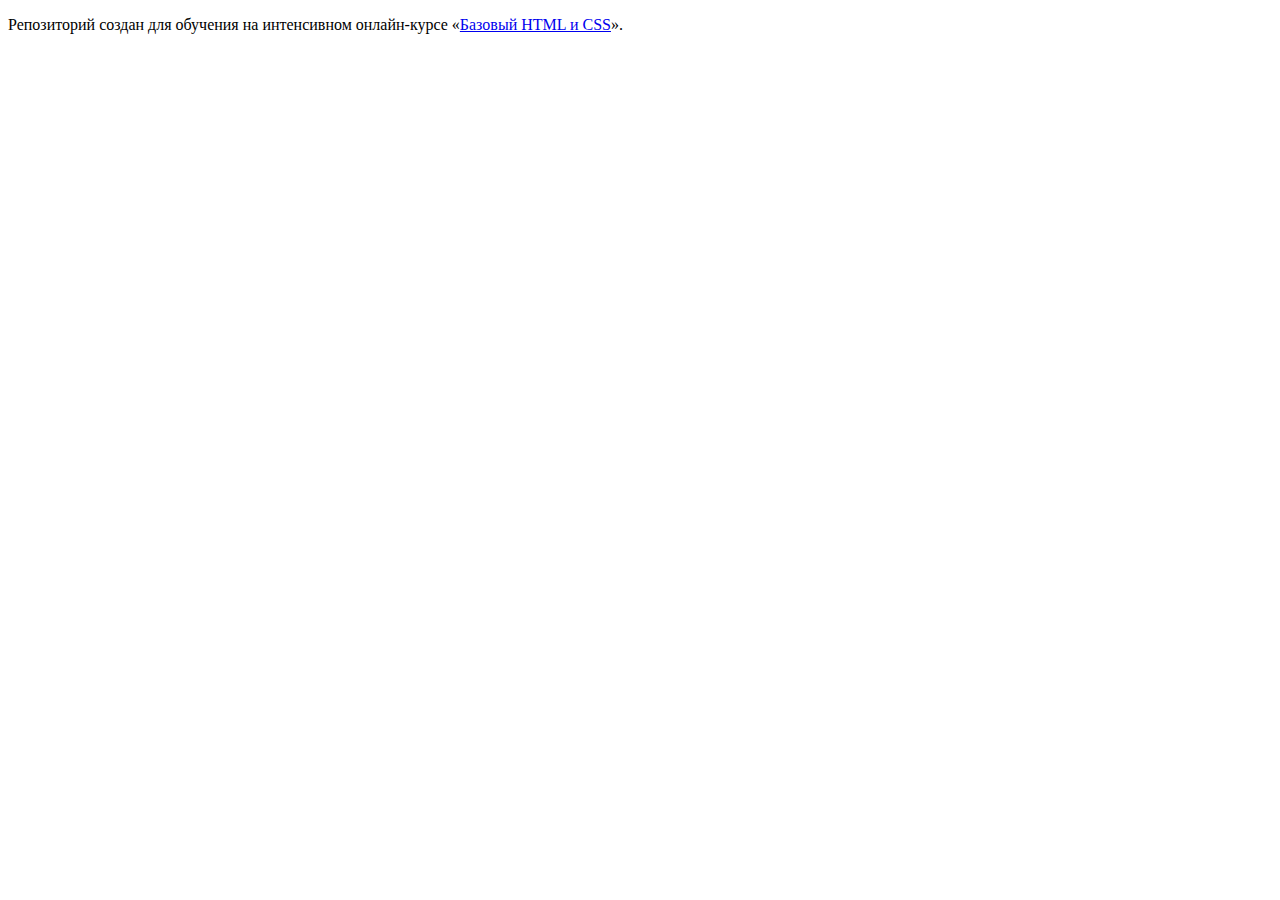
==== index.html @ 397234c1 ":hatching_chick:" ====
<!DOCTYPE html>
<html lang="ru">
  <head>
    <meta charset="utf-8">
    <title>HTML Academy: Девайс</title>
  </head>
  <body>

    <p>Репозиторий создан для обучения на интенсивном онлайн‑курсе «<a href="https://htmlacademy.ru/intensive/htmlcss">Базовый HTML и CSS</a>».</p>

  </body>
</html>
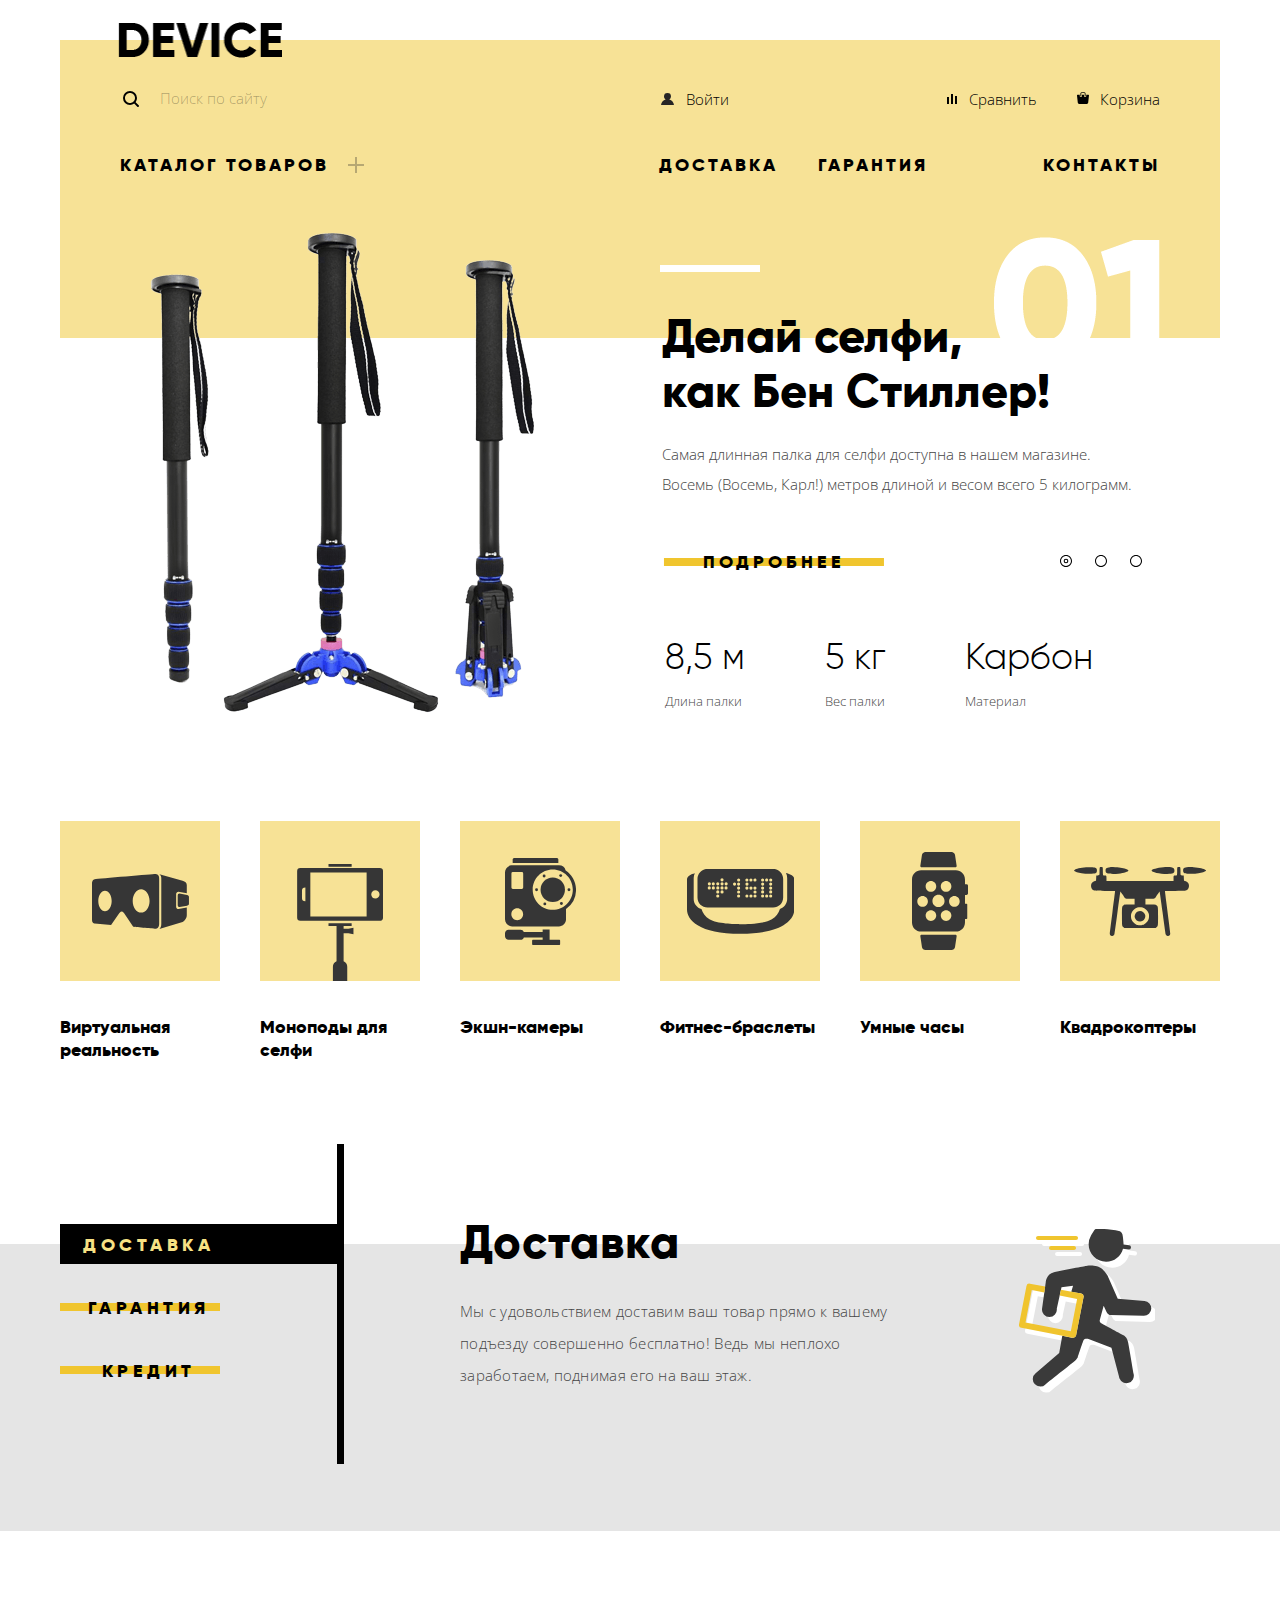
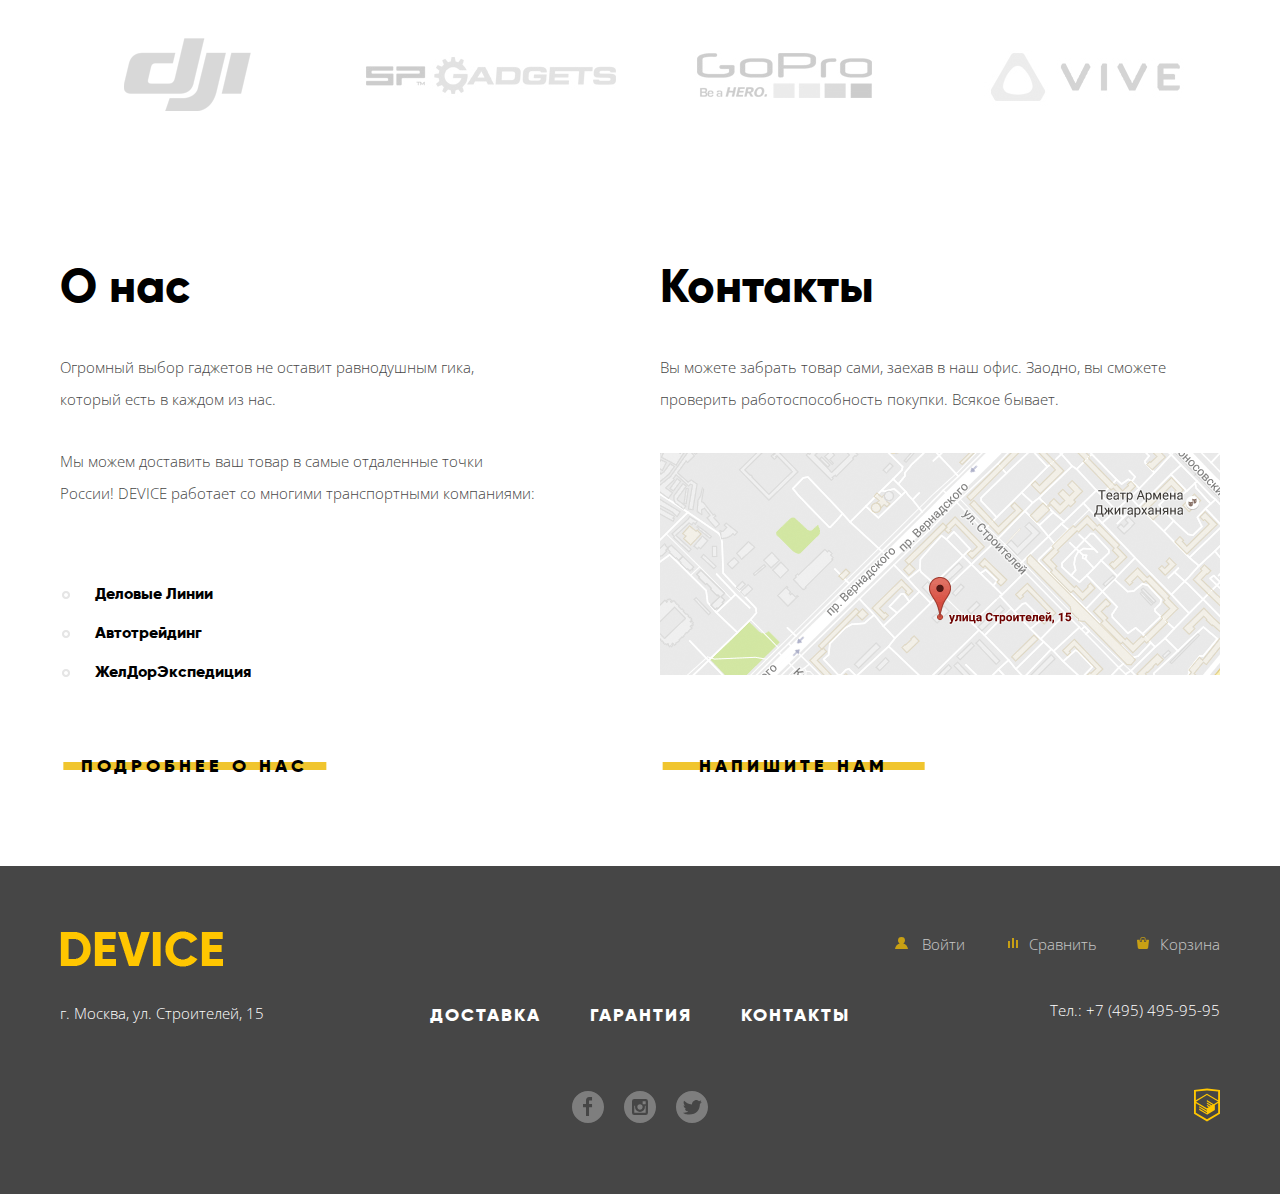
==== commit fc448540: "first try" ====
--- a/index.html
+++ b/index.html
@@ -3,10 +3,459 @@
   <head>
     <meta charset="utf-8">
     <title>HTML Academy: Девайс</title>
+    <link href="https://fonts.googleapis.com/css?family=Open+Sans:300,400,600,700,800" rel="stylesheet">
+    <link rel="stylesheet" href="fonts/gilroy/fonts.css">
+    <link rel="stylesheet" href="css/normalize.css">
+    <link rel="stylesheet" href="css/style.min.css">
   </head>
   <body>
-
-    <p>Репозиторий создан для обучения на интенсивном онлайн‑курсе «<a href="https://htmlacademy.ru/intensive/htmlcss">Базовый HTML и CSS</a>».</p>
-
+    <header class="main-header">
+      <div class="container">
+        <h1 class="visibility-hidden">Девайс - интернет-магазин электронной техники.</h1>
+        <div class="main-logo">
+          <a>
+            <img src="img/header-logo.png" alt="Логотип-девайс" width="164" height="36">
+          </a>
+        </div>
+        <div class="header-wrapper">
+          <div class="top-part">
+            <form class="search" action="index.html">
+              <p>
+                <input type="search" name="search" id="search-form" placeholder="Поиск по сайту">
+                <label class="visibility-hidden" for="search-form">Поиск</label>
+                <input class="search-result" type="submit" name="button" value="Найти">
+              </p>
+            </form>
+            <ul class="user-block">
+                <li>
+                  <ul class="login-block">
+                    <li>
+                      <a class="login" href="#">Войти</a>
+                    </li>
+                  </ul>
+                </li>
+              <li>
+                <a class="compare" href="#">Сравнить</a>
+              </li>
+              <li>
+                <a class="cart" href="#">Корзина</a>
+              </li>
+            </ul>
+          </div>
+
+          <nav class="main-navigation">
+            <ul class="navigation-list">
+              <li class="products-catalog">
+                <a class="plus" href="">Каталог товаров</a>
+                <ul class="main-catalog">
+                  <li>
+                    <a href="#">Виртуальная реальность</a>
+                  </li>
+                  <li>
+                    <a href="#">Фитнес-браслеты</a>
+                  </li>
+                  <li>
+                    <a href="#">Квадрокоптеры</a>
+                  </li>
+                  <li>
+                    <a href="catalog.html">Моноподы для селфи</a>
+                  </li>
+                  <li>
+                    <a href="#">Умные часы</a>
+                  </li>
+                  <li>
+                    <a href="#">Экшн-камеры</a>
+                  </li>
+                </ul>
+              </li>
+              <li>
+                <a href="#delivery">Доставка</a>
+              </li>
+              <li>
+                <a href="#guarantee">Гарантия</a>
+              </li>
+              <li>
+                <a href="#">Контакты</a>
+              </li>
+            </ul>
+          </nav>
+        </div>
+      </div>
+    </header>
+
+    <div class="container">
+        <input class="slide-toggle button-1" type="radio" id="btn-1" name="toggle1" checked>
+        <input class="slide-toggle button-2" type="radio" id="btn-2" name="toggle1">
+        <input class="slide-toggle button-3" type="radio" id="btn-3" name="toggle1">
+        <div class="toggle-position">
+          <label for="btn-1"></label>
+          <label for="btn-2"></label>
+          <label for="btn-3"></label>
+        </div>
+      <section class="sliders-block">
+        <section class="slide first-slider">
+          <div class="slider-img">
+            <img src="img/slider-1.png" alt="Монопод" width="384" height="486">
+          </div>
+          <div class="slider-info-block">
+            <h2>
+              Делай селфи,<br>
+              как Бен Стиллер!
+            </h2>
+            <p>
+              Самая длинная палка для селфи доступна в нашем магазине.
+              Восемь (Восемь, Карл!) метров длиной и весом всего 5 килограмм.
+            </p>
+            <a href="#">Подробнее</a>
+            <table>
+              <tr class="headline">
+                <td>8,5 м</td>
+                <td>5 кг</td>
+                <td>Карбон</td>
+              </tr>
+              <tr class="description">
+                <td>Длина палки</td>
+                <td>Вес палки</td>
+                <td>Материал</td>
+              </tr>
+            </table>
+          </div>
+        </section>
+        <section class="slide second-slider">
+          <div class="slider-img">
+            <img src="img/slider-2.png" alt="Фитнес-браслет" width="345" height="485">
+          </div>
+          <div class="slider-info-block">
+            <h2>
+              Худеем<br>
+              правильно!
+            </h2>
+            <p>
+              Мотивирующие фитнес-браслеты помогут найти в себе силы не пропускать занятия и соблюдать диету.
+            </p>
+            <a href="#">Подробнее</a>
+            <table>
+              <tr class="headline">
+                <td>48 часов</td>
+              </tr>
+              <tr class="description">
+                <td>Без подзарядки</td>
+              </tr>
+            </table>
+          </div>
+        </section>
+        <section class="slide third-slider">
+          <div class="slider-img">
+            <img src="img/slider-3.png" alt="Квадрокоптер" width="526" height="334">
+          </div>
+          <div class="slider-info-block">
+            <h2>
+              Порхает как бабочка, жалит как пчела!
+            </h2>
+            <p>
+              Этот обычный, на первый взгляд, квадрокоптер оснащен мощным лазером, замаскированным под стандартную камеру.
+            </p>
+            <a href="#">Подробнее</a>
+            <table>
+              <tr class="headline">
+                <td>800 м</td>
+                <td>50 м</td>
+              </tr>
+              <tr class="description">
+                <td>Дальность полета</td>
+                <td>Радиус поражения</td>
+              </tr>
+            </table>
+          </div>
+        </section>
+      </section>
+    </div>
+
+    <div class="container">
+      <section class="popular">
+        <ul>
+          <li>
+            <a href="#">
+              <p class="popular-img">
+                <svg xmlns="http://www.w3.org/2000/svg" width="97" height="55" viewBox="0 0 97 55">
+                  <g fill="#363636">
+                    <path d="M84.131 32.639V20.003c0-1.309 1.045-2.37 2.335-2.37l8.326 1.581V11.02c0-2.355-1.708-3.431-4.202-4.265L67.403.175c1.616 1.391 1.889 2.04 1.889 4.396V49.78c0 2.356-.45 4.066-1.967 5.21l23.265-7.065c2.401-.833 4.202-4.216 4.202-6.572V33.44l-8.326 1.567c-1.29.002-2.335-1.06-2.335-2.368z"/>
+                    <path d="M95.129 20.979l-7.598-1.444c-1.008 0-1.824.829-1.824 1.851v9.868c0 1.023.816 1.852 1.824 1.852l7.598-1.431c1.154-.419 1.824-.829 1.824-1.852V22.83c0-1.022-.766-1.507-1.824-1.851zM67.17 4.483c0-5.08-4.232-4.459-4.232-4.459S5.832 4.738 2.838 5.145.001 9.532.001 9.532L0 45.812c0 3.743 2.599 3.753 2.599 3.753l16.477 1.403L27.212 39.3s1.109-1.828 2.505-1.828c1.397 0 2.432 1.861 2.432 1.861l9.061 13.521s18.895 1.909 22.521 1.909c3.626-.001 3.439-5.024 3.439-5.024V4.483zM12.982 37.192c-3.698 0-6.696-4.601-6.696-10.275s2.998-10.275 6.696-10.275c3.698 0 6.696 4.601 6.696 10.275s-2.998 10.275-6.696 10.275zm36.158 1.426c-4.662 0-8.441-5.239-8.441-11.701 0-6.463 3.78-11.702 8.441-11.702 4.662 0 8.442 5.239 8.442 11.702 0 6.462-3.78 11.701-8.442 11.701z"/>
+                  </g>
+                </svg>
+              </p>
+              <span>Виртуальная реальность</span>
+            </a>
+          </li>
+          <li>
+            <a href="catalog.html">
+              <p class="popular-img">
+                <svg xmlns="http://www.w3.org/2000/svg" width="86" height="117" viewBox="0 0 86 117">
+                  <g fill="#363636">
+                    <path d="M82.821 4.011H3.33A3.188 3.188 0 0 0 .142 7.199v46.413a3.187 3.187 0 0 0 3.188 3.189h79.492a3.188 3.188 0 0 0 3.189-3.189V7.199a3.189 3.189 0 0 0-3.19-3.188zM8.392 37.236h-.226a3.19 3.19 0 0 1-3.189-3.189v-7.283a3.188 3.188 0 0 1 3.189-3.188h.226v13.66zm61.231 15.172H13.341V8.402h56.282v44.006zM78.4 34.552c-2.289 0-4.146-1.855-4.146-4.147s1.856-4.147 4.146-4.147a4.146 4.146 0 1 1 0 8.294zM31.497 0h23.157v2.758H31.497zM46.608 64.861v-2.973h8.046V59.13H31.498v2.758h8.045v35.246a6.068 6.068 0 0 0-3.635 5.559V117h14.335v-14.307a6.062 6.062 0 0 0-3.636-5.557v-27.99h4.796l5.051 1.213v-6.711l-5.051 1.213h-4.795z"/>
+                  </g>
+                </svg>
+              </p>
+              <span>Моноподы для селфи</span>
+            </a>
+          </li>
+          <li>
+            <a href="#">
+              <p class="popular-img">
+                <svg xmlns="http://www.w3.org/2000/svg" width="71" height="87" viewBox="0 0 71 87">
+                  <g fill="#363636">
+                    <path d="M53.349 1.49c0-.736-.578-1.49-1.311-1.49H9.053C8.32 0 7.672.754 7.672 1.49v3.522h45.676V1.49zM54.202 81.809h-9.597V71.426h-6.958v2.507H18.774c-.537-1.254-1.757-2.148-3.181-2.148H3.559C1.642 71.784 0 73.387 0 75.311v3.018c0 1.924 1.642 3.48 3.559 3.48h12.035c1.511 0 2.792-.896 3.269-2.326h18.785v2.326H28.13c-.533 0-1.01.437-1.01.972v3.172c0 .535.478 1.048 1.01 1.048h26.072c.533 0 .93-.513.93-1.048V82.78c0-.535-.397-.971-.93-.971zM60.666 12.39a7.037 7.037 0 0 0-6.771-5.05H7.148C3.25 7.34 0 10.449 0 14.361v46.9c0 3.912 3.25 7.121 7.148 7.121h46.747c3.898 0 7.126-3.209 7.126-7.121V50.915a23.228 23.228 0 0 0 10.001-19.164c-.001-8.079-4.132-15.181-10.356-19.361zM12.238 62.151c-3.259 0-5.901-2.65-5.901-5.921 0-3.27 2.642-5.922 5.901-5.922s5.902 2.652 5.902 5.922c0 3.271-2.643 5.921-5.902 5.921zm5.961-32.605a1.42 1.42 0 0 1-1.418 1.422h-8.94a1.42 1.42 0 0 1-1.418-1.422v-14.16a1.42 1.42 0 0 1 1.418-1.423h8.939a1.42 1.42 0 0 1 1.418 1.423v14.16zm29.563 22.312c-11.076 0-20.057-9.01-20.057-20.123s8.98-20.124 20.057-20.124c11.077 0 20.058 9.01 20.058 20.124s-8.981 20.123-20.058 20.123z"/>
+                    <ellipse cx="47.762" cy="31.735" rx="12.188" ry="12.229"/>
+                    <circle cx="31.562" cy="31.736" r="1.435"/>
+                    <circle cx="63.963" cy="31.736" r="1.435"/>
+                    <circle cx="39.109" cy="17.994" r="1.435"/>
+                    <ellipse cx="56.415" cy="45.476" rx="1.43" ry="1.436"/>
+                    <circle cx="55.697" cy="17.565" r="1.435"/>
+                    <circle cx="39.828" cy="45.906" r="1.435"/>
+                  </g>
+                </svg>
+              </p>
+              <span>Экшн-камеры</span>
+            </a>
+          </li>
+          <li>
+            <a href="#">
+              <p class="popular-img">
+                <svg xmlns="http://www.w3.org/2000/svg" width="107" height="65" viewBox="0 0 107 65">
+                  <g fill="#363636">
+                    <path d="M98.967 4.074c.752 1.441 1.209 3.08 1.209 4.818v21.102c0 4.616-3.092 8.527-7.246 9.9-1.325 3.987-3.778 7.854-8.051 10.432-8.676 5.231-31.124 4.837-31.198 4.837-.078 0-22.513.395-31.189-4.837-4.216-2.545-6.708-6.347-8.042-10.279-4.418-1.209-7.756-5.251-7.756-10.053V8.893c0-1.688.427-3.282 1.139-4.693C4.17 5.109 0 6.918 0 10.434v29.983C0 50.668 11.839 64.85 53.657 64.85c41.82 0 53.657-14.182 53.657-24.433V10.434c-.001-3.684-4.576-5.494-8.347-6.36z"/>
+                    <path d="M20.561 38.459h65.523c5.564 0 10.074-4.513 10.074-10.077V9.935c0-5.563-4.51-10.075-10.074-10.075H20.561c-5.564 0-10.075 4.511-10.075 10.075v18.447c0 5.564 4.511 10.077 10.075 10.077zM83.695 9.468a1.57 1.57 0 1 1 0 3.139 1.57 1.57 0 0 1 0-3.139zm0 4.039a1.569 1.569 0 1 1 0 3.138 1.569 1.569 0 0 1 0-3.138zm0 4.039a1.568 1.568 0 1 1 .001 3.137 1.568 1.568 0 0 1-.001-3.137zm0 3.827a1.57 1.57 0 1 1-.001 3.14 1.57 1.57 0 0 1 .001-3.14zm0 4.039a1.568 1.568 0 1 1 .001 3.137 1.568 1.568 0 0 1-.001-3.137zM79.656 9.468c.867 0 1.568.703 1.568 1.57a1.568 1.568 0 1 1-3.136 0c0-.868.703-1.57 1.568-1.57zm0 15.944a1.568 1.568 0 1 1 0 3.135 1.568 1.568 0 0 1 0-3.135zM75.619 9.468a1.57 1.57 0 1 1-.003 3.14 1.57 1.57 0 0 1 .003-3.14zm0 4.039a1.57 1.57 0 1 1-.003 3.139 1.57 1.57 0 0 1 .003-3.139zm0 4.039a1.569 1.569 0 1 1-.002 3.138 1.569 1.569 0 0 1 .002-3.138zm0 3.827a1.568 1.568 0 1 1 0 3.138 1.568 1.568 0 0 1 0-3.138zm0 4.039a1.569 1.569 0 1 1-.002 3.138 1.569 1.569 0 0 1 .002-3.138zM67.965 9.468c.867 0 1.568.703 1.568 1.57a1.568 1.568 0 1 1-3.136 0 1.568 1.568 0 0 1 1.568-1.57zm0 8.078a1.568 1.568 0 1 1-1.568 1.569 1.568 1.568 0 0 1 1.568-1.569zm0 3.881a1.569 1.569 0 1 1-.002 3.136 1.569 1.569 0 0 1 .002-3.136zm0 3.985a1.568 1.568 0 1 1 0 3.135 1.568 1.568 0 0 1 0-3.135zM63.926 9.468a1.57 1.57 0 1 1 0 3.14 1.57 1.57 0 0 1 0-3.14zm0 8.078a1.57 1.57 0 1 1 .001 3.139 1.57 1.57 0 0 1-.001-3.139zm0 7.866a1.57 1.57 0 1 1 .001 3.139 1.57 1.57 0 0 1-.001-3.139zM59.888 9.468a1.57 1.57 0 0 1 0 3.139 1.568 1.568 0 0 1-1.568-1.569 1.567 1.567 0 0 1 1.568-1.57zm0 4.039a1.57 1.57 0 1 1-.001 3.135 1.57 1.57 0 0 1 .001-3.135zm0 4.039a1.57 1.57 0 1 1-.001 3.14 1.57 1.57 0 0 1 .001-3.14zm0 7.866a1.57 1.57 0 0 1 0 3.137 1.569 1.569 0 0 1 0-3.137zm-8.29-15.944a1.57 1.57 0 1 1 0 3.139 1.57 1.57 0 0 1 0-3.139zm0 4.039a1.569 1.569 0 1 1 0 3.138 1.569 1.569 0 0 1 0-3.138zm0 4.039a1.568 1.568 0 1 1 .001 3.137 1.568 1.568 0 0 1-.001-3.137zm0 3.881a1.568 1.568 0 1 1 0 3.137 1.569 1.569 0 0 1 0-3.137zm0 3.985a1.568 1.568 0 1 1 .001 3.137 1.568 1.568 0 0 1-.001-3.137zm-4.039-11.905a1.568 1.568 0 1 1 0 3.136 1.568 1.568 0 0 1 0-3.136zm-8.502-.212a1.57 1.57 0 1 1-.001 3.135 1.57 1.57 0 0 1 .001-3.135zm0 4.038a1.57 1.57 0 1 1-.003 3.141 1.57 1.57 0 0 1 .003-3.141zm-4.039-8.078a1.57 1.57 0 1 1-.003 3.14 1.57 1.57 0 0 1 .003-3.14zm0 4.04a1.57 1.57 0 1 1-.003 3.139 1.57 1.57 0 0 1 .003-3.139zm0 4.038a1.57 1.57 0 1 1-.003 3.14 1.57 1.57 0 0 1 .003-3.14zm0 4.04a1.569 1.569 0 1 1-.001 3.137 1.569 1.569 0 0 1 .001-3.137zm-4.254-8.078a1.569 1.569 0 1 1 0 3.138 1.569 1.569 0 0 1 0-3.138zm0 4.038a1.57 1.57 0 1 1 0 3.139 1.57 1.57 0 0 1 0-3.139zm0 4.04a1.57 1.57 0 1 1-.001 3.14 1.57 1.57 0 0 1 .001-3.14zm0 4.039a1.568 1.568 0 1 1 .001 3.137 1.568 1.568 0 0 1-.001-3.137zM26.3 9.255a1.57 1.57 0 1 1 0 0zm0 4.04a1.57 1.57 0 0 1 1.571 1.568 1.57 1.57 0 0 1-3.14 0 1.57 1.57 0 0 1 1.569-1.568zm0 4.038a1.571 1.571 0 1 1 0 3.14 1.571 1.571 0 0 1 0-3.14zm0 4.04a1.57 1.57 0 1 1 0 0zm-4.037-8.078a1.57 1.57 0 1 1-.001 3.135 1.57 1.57 0 0 1 .001-3.135zm0 4.038a1.57 1.57 0 0 1 0 3.14 1.57 1.57 0 0 1 0-3.14z"/>
+                  </g>
+                </svg>
+              </p>
+              <span>Фитнес-браслеты</span>
+            </a>
+          </li>
+          <li>
+            <a href="#">
+              <p class="popular-img">
+                <svg xmlns="http://www.w3.org/2000/svg" width="56" height="98" viewBox="0 0 56 98">
+                  <g fill="#363636">
+                    <path d="M54.494 32.197h-1.515v-4.64c0-5.052-4.087-9.186-9.082-9.186H9.082C4.086 18.372 0 22.505 0 27.557v42.868c0 5.052 4.087 9.185 9.083 9.185h34.815c4.995 0 9.082-4.133 9.082-9.185V67.01h1.515a.764.764 0 0 0 .757-.764V52.467a.765.765 0 0 0-.757-.766H52.98v-8.788h1.515c.832 0 1.514-.688 1.514-1.531v-7.654a1.529 1.529 0 0 0-1.515-1.531zm-20.412-3.109c2.926 0 5.299 2.398 5.299 5.358s-2.373 5.358-5.299 5.358-5.298-2.398-5.298-5.358 2.372-5.358 5.298-5.358zm-15.137 0c2.925 0 5.298 2.398 5.298 5.358s-2.373 5.358-5.298 5.358c-2.926 0-5.298-2.398-5.298-5.358s2.372-5.358 5.298-5.358zM5.297 49.397c0-2.959 2.371-5.358 5.298-5.358 2.926 0 5.298 2.399 5.298 5.358 0 2.959-2.373 5.358-5.298 5.358-2.927.001-5.298-2.399-5.298-5.358zm13.648 19.497c-2.926 0-5.298-2.398-5.298-5.358s2.372-5.358 5.298-5.358c2.925 0 5.298 2.398 5.298 5.358s-2.373 5.358-5.298 5.358zm1.49-19.903c0-3.382 2.711-6.124 6.055-6.124s6.055 2.742 6.055 6.124-2.711 6.124-6.055 6.124c-3.344-.001-6.055-2.742-6.055-6.124zm13.647 19.903c-2.926 0-5.298-2.398-5.298-5.358s2.372-5.358 5.298-5.358 5.299 2.398 5.299 5.358-2.373 5.358-5.299 5.358zm8.302-14.138c-2.927 0-5.298-2.399-5.298-5.358 0-2.959 2.371-5.358 5.298-5.358 2.926 0 5.298 2.399 5.298 5.358 0 2.958-2.372 5.358-5.298 5.358zM9.646 15.31h33.687c.843 0 1.432-.681 1.306-1.514L43.023 3.028l-.002-.002C42.771 1.362 41.189 0 39.506 0H13.474c-1.686 0-3.268 1.362-3.517 3.028L8.342 13.795c-.125.833.461 1.515 1.304 1.515zM43.333 82.671H9.646c-.843 0-1.429.683-1.304 1.516l1.615 10.767c.25 1.666 1.832 3.028 3.516 3.028h26.032c1.684 0 3.266-1.362 3.517-3.026v-.002l1.615-10.767c.128-.833-.461-1.516-1.304-1.516z"/>
+                  </g>
+                </svg>
+              </p>
+              <span>Умные часы</span>
+            </a>
+          </li>
+          <li>
+            <a href="#">
+              <p class="popular-img">
+                <svg xmlns="http://www.w3.org/2000/svg" width="132" height="69" viewBox="0 0 132 69">
+                  <g fill="#363636">
+                    <path d="M12.052.258C6.507.745 1.838 1.85.575 2.93c-.722.616-.722.616-.232 1.156.644.72 3.713 1.645 7.247 2.237 3.998.668 12.51.693 13.724.051 1.211-.668 1.624-1.414 1.624-2.981 0-1.619-.62-2.416-2.218-2.853C19.274.154 14.94 0 12.052.258zM25.774.488c-.129.283-.258 2.108-.258 4.112 0 4.061.155 3.778-2.192 3.933l-1.03.077-.13 2.545-.129 2.544-1.186.283c-2.58.668-4 2.595-3.792 5.294.128 1.927 1.03 3.341 2.579 4.087 1.109.513 1.47.538 11.246.538 5.545 0 10.137.079 10.188.18.051.13-1.11 9.408-2.58 20.64-1.444 11.23-2.682 20.997-2.708 21.666-.051 1.617.826 2.62 2.348 2.62 1.237 0 2.012-.64 2.321-1.9.13-.514 1.496-10.334 3.018-21.822 1.522-11.463 2.863-20.869 2.94-20.869.104 0 1.084 1.413 2.193 3.136 2.94 4.626 2.399 4.317 7.635 4.317h4.359v5.63l-5.133.077c-4.72.077-5.21.127-5.881.615-1.573 1.157-1.625 1.415-1.625 10.977 0 9.534.026 9.792 1.522 11.05l.851.695H81.695l.851-.696c1.496-1.257 1.52-1.515 1.52-11.05 0-9.56-.05-9.819-1.622-10.976-.671-.488-1.161-.538-5.882-.615l-5.132-.077v-5.63h4.36c5.234 0 4.693.309 7.633-4.317 1.11-1.723 2.09-3.136 2.194-3.136.076 0 1.418 9.406 2.94 20.869 1.522 11.488 2.889 21.308 3.018 21.821.31 1.26 1.082 1.902 2.321 1.902 1.521 0 2.4-1.004 2.347-2.621-.026-.67-1.264-10.436-2.71-21.666-1.468-11.232-2.63-20.51-2.577-20.64.05-.101 4.641-.18 10.19-.18 9.774 0 10.135-.025 11.243-.538 1.548-.746 2.45-2.16 2.58-4.087.206-2.699-1.212-4.626-3.792-5.294l-1.187-.283-.127-2.544-.13-2.545-1.031-.077c-2.347-.155-2.194.128-2.194-3.933 0-2.004-.128-3.829-.257-4.112-.206-.36-.543-.488-1.367-.488-.619 0-1.238.128-1.42.309-.206.205-.31 1.465-.31 3.932 0 2.467-.102 3.727-.309 3.932-.18.18-.901.308-1.65.308-1.625 0-1.65.052-1.65 3.11v2.287H32.48v-2.287c0-3.058-.024-3.11-1.65-3.11-.748 0-1.47-.129-1.65-.308-.207-.205-.31-1.465-.31-3.932 0-2.467-.103-3.727-.31-3.932-.18-.18-.8-.309-1.418-.309-.825 0-1.16.128-1.368.488zm42.843 40.12c2.889.899 5.392 3.393 6.166 6.168.439 1.543.31 4.216-.284 5.784-.696 1.875-2.685 4.01-4.565 4.935-1.29.642-1.754.719-3.921.719s-2.631-.077-3.92-.719c-1.885-.926-3.87-3.06-4.567-4.935-.592-1.568-.722-4.24-.283-5.784.748-2.723 3.25-5.27 6.061-6.168 2.012-.642 3.3-.642 5.313 0z"/><path d="M63.794 44.438c-2.037.925-3.507 3.649-3.069 5.73.774 3.677 4.823 5.553 7.996 3.702 1.985-1.158 2.99-3.547 2.45-5.783-.568-2.39-2.734-4.138-5.158-4.138-.646 0-1.626.232-2.22.489zM36.092.154c-3.92.668-4.513 1.131-4.513 3.444 0 1.825.463 2.416 2.268 2.956 1.55.462 7.172.514 10.5.128 6.86-.822 11.321-2.544 9.698-3.752-1.265-.9-4.902-1.876-9.054-2.39-2.475-.308-7.996-.54-8.9-.386zM89.484.258C83.165.848 77.62 2.339 77.62 3.444c0 1.722 7.84 3.47 15.63 3.495 5.804 0 7.196-.642 7.196-3.34 0-1.825-.619-2.622-2.373-3.085C96.423.103 92.398 0 89.484.258zM112.776.283c-1.78.231-3.018.77-3.43 1.491-.387.77-.31 2.904.154 3.572.928 1.31 1.652 1.465 7.068 1.465 3.661 0 5.802-.129 7.867-.488 3.534-.592 6.603-1.517 7.248-2.237.49-.54.49-.54-.233-1.156-1.34-1.13-5.958-2.185-11.916-2.672-3.481-.283-4.488-.283-6.758.025z"/>
+                  </g>
+                </svg>
+              </p>
+              <span>Квадрокоптеры</span>
+            </a>
+          </li>
+        </ul>
+      </section>
+    </div>
+
+    <div class="services-wrapper">
+      <div class="container">
+        <input class="service-toggle toggle-1" type="radio" id="tgg-1" name="toggle2" checked>
+        <input class="service-toggle toggle-2" type="radio" id="tgg-2" name="toggle2">
+        <input class="service-toggle toggle-3" type="radio" id="tgg-3" name="toggle2">
+
+        <div class="services-controls">
+          <label class="toggle1-name" for="tgg-1">Доставка</label>
+          <label class="toggle2-name" for="tgg-2">Гарантия</label>
+          <label class="toggle3-name" for="tgg-3">Кредит</label>
+        </div>
+
+        <section class="services-block">
+          <section class="delivery-block slide-info">
+            <h2 id="delivery">Доставка</h2>
+            <p>
+              Мы с удовольствием доставим ваш товар прямо к вашему подъезду совершенно бесплатно! Ведь мы неплохо заработаем, поднимая его на ваш этаж.
+            </p>
+          </section>
+          <section class="guarantee-block slide-info">
+            <h2 id="guarantee">Гарантия</h2>
+            <p>
+              Если из-за возгорания купленного у нас товара у вас сгорит дом — не переживайте, мы выдадим вам новый.<br>
+              Товар, не дом, конечно же.
+            </p>
+          </section>
+          <section class="credit-block slide-info">
+            <h2 id="credit">Кредит</h2>
+            <p>
+              Залезть в долговую яму стало проще! Кредитные консультанты подберут для вас наиболее выгодные условия кредита. Выгодные для нашего банка, разумеется.
+            </p>
+          </section>
+        </section>
+      </div>
+    </div>
+
+    <div class="container">
+      <article class="logotypes">
+        <a class="logotype-link logo-1" href="#">
+          <img src="img/logo-1.png" alt="dji" width="260" height="100">
+        </a>
+        <a class="logotype-link logo-2" href="#">
+          <img src="img/logo-2.png" alt="sp gadgets" width="260" height="100">
+        </a>
+        <a class="logotype-link logo-3" href="#">
+          <img src="img/logo-3.png" alt="GoPro" width="260" height="100">
+        </a>
+        <a class="logotype-link logo-4" href="#">
+          <img src="img/logo-4.png" alt="vive" width="260" height="100">
+        </a>
+      </article>
+    </div>
+
+    <div class="container">
+      <section class="information-block">
+        <section class="about-block">
+          <h2>О нас</h2>
+          <p>
+            Огромный выбор гаджетов не оставит равнодушным гика, который есть в каждом из нас.
+          </p>
+          <p>
+            Мы можем доставить ваш товар в самые отдаленные точки России! DEVICE работает со многими транспортными компаниями:
+          </p>
+          <ul>
+            <li>Деловые Линии</li>
+            <li>Автотрейдинг</li>
+            <li>ЖелДорЭкспедиция</li>
+          </ul>
+          <a href="#">Подробнее о нас</a>
+        </section>
+        <section class="contact-block">
+          <h2>Контакты</h2>
+          <p>
+            Вы можете забрать товар сами, заехав в наш офис. Заодно, вы сможете проверить работоспособность покупки. Всякое бывает.
+          </p>
+          <div class="map-block">
+            <img src="img/map.png" alt="Карта" width="560" height="222">
+          </div>
+          <a href="#" id="about-us">Напишите нам</a>
+        </section>
+      </section>
+    </div>
+
+    <div class="footer-wrapper">
+      <div class="container">
+        <footer class="main-footer">
+          <section class="first-column">
+            <div class="footer-logo">
+              <a href="#">
+                <img src="img/footer-logo.png" alt="Логотип-девайс" width="163" height="36">
+              </a>
+            </div>
+            <p>
+              г. Москва, ул. Строителей, 15
+            </p>
+          </section>
+          <section class="second-column">
+            <div class="footer-navigation">
+              <ul>
+                <li>
+                  <a href="#delivery">Доставка</a>
+                </li>
+                <li>
+                  <a href="#guarantee">Гарантия</a>
+                </li>
+                <li>
+                  <a href="#">Контакты</a>
+                </li>
+              </ul>
+            </div>
+
+            <div class="social-block">
+              <ul>
+                <li>
+                  <a href="#">
+                    <span class="visibility-hidden">Фейсбук</span>
+                    <svg xmlns="http://www.w3.org/2000/svg" width="32" height="32" viewBox="0 0 32 32">
+                      <path fill="#FFF" d="M16 0C7.164 0 0 7.163 0 16s7.164 16 16 16c8.837 0 16-7.164 16-16S24.837 0 16 0zm4.062 9.455h-3.021v3.444h3.021v3.445h-3.021v8.61H14.02v-8.61H11v-3.445h3.021V9.455c0-1.902 1.353-3.445 3.021-3.445h3.021v3.445z"/>
+                    </svg>
+                  </a>
+                </li>
+                <li>
+                  <a href="#">
+                    <span class="visibility-hidden">Инстаграм</span>
+                    <svg xmlns="http://www.w3.org/2000/svg" width="32" height="32" viewBox="0 0 32 32">
+                      <g fill="#FFF">
+                        <path d="M20.916 16a4.938 4.938 0 1 1-9.877 0c0-.394.051-.773.138-1.14h-.897v6.838h11.396V14.86h-.897c.086.367.137.746.137 1.14z"/><path d="M15.978 18.659c1.466 0 2.659-1.193 2.659-2.659s-1.193-2.659-2.659-2.659c-1.466 0-2.659 1.193-2.659 2.659s1.192 2.659 2.659 2.659zM18.637 10.302h3.039v3.039h-3.039z"/><path d="M16 0C7.164 0 0 7.164 0 16c0 8.837 7.164 16 16 16 8.837 0 16-7.163 16-16 0-8.836-7.163-16-16-16zm7.955 21.698a2.285 2.285 0 0 1-2.279 2.279H10.279A2.285 2.285 0 0 1 8 21.698V10.302a2.286 2.286 0 0 1 2.279-2.279h11.396a2.286 2.286 0 0 1 2.279 2.279v11.396z"/>
+                      </g>
+                    </svg>
+                  </a>
+                </li>
+                <li>
+                  <a href="#">
+                    <span class="visibility-hidden">Твиттер</span>
+                    <svg xmlns="http://www.w3.org/2000/svg" width="32" height="32" viewBox="0 0 32 32">
+                      <path fill="#FFF" d="M16 0C7.164 0 0 7.164 0 16c0 8.837 7.164 16 16 16 8.837 0 16-7.163 16-16 0-8.836-7.163-16-16-16zm7.944 12.809c-.251 6.516-3.463 10.832-10.992 10.702h-.486c-.447 0-4.543-.443-5.344-1.823 2.479.19 4.247-.406 5.12-1.136-1.048-.289-2.923-.461-3.251-2.848.384.104.618.221 1.299.113-1.307-.824-2.758-1.519-2.679-3.643.311.317 1.164.518 1.46.457-.768-.233-2.149-3.244-.974-4.781 1.984 1.79 4.075 3.482 7.804 3.643.227-2.214 1.24-3.699 3.168-4.325 1.84-.479 3.255.26 3.901 1.138.737-.224 1.453-.466 2.193-.685-.004.833-.569 1.463-.935 1.709.747.165 1.423-.475 1.423-.475-.184.963-1.094 1.725-1.707 1.954z"/>
+                    </svg>
+                  </a>
+                </li>
+              </ul>
+            </div>
+          </section>
+          <section class="third-column">
+            <div class="footer-user-block">
+              <ul>
+                <li>
+                  <a class="login" href="#">Войти</a>
+                </li>
+                <li>
+                  <a class="compare" href="#">Сравнить</a>
+                </li>
+                <li>
+                  <a class="cart" href="#">Корзина</a>
+                </li>
+              </ul>
+            </div>
+            <p>
+              Тел.: +7 (495) 495-95-95
+            </p>
+            <div class="academy-logo">
+              <a href="https://htmlacademy.ru/intensive/htmlcss">
+                <img src="img/svg/logo-html.svg" alt="Лендинг интенсива «Базовый HTML и CSS»" width="26" height="34">
+              </a>
+            </div>
+          </section>
+        </footer>
+      </div>
+    </div>
+
+
+    <div class="modal write-us-popup">
+      <form class="write-us-form" action="index.html" method="post">
+        <p>
+          <label for="your-name-field">Ваше имя:</label>
+          <input type="text" name="your-name" id="your-name-field" placeholder="Представьтесь, пожалуйста">
+        </p>
+        <p>
+          <label for="your-name-field">Ваш email:</label>
+          <input type="email" name="yemail" id="email-field" placeholder="Для отправки ответа">
+        </p>
+        <p>
+          <label for="text-mail-field">Текст письма:</label>
+          <textarea name="text-mail" id="text-mail-field" placeholder="В свободной форме"></textarea>
+        </p>
+        <p>
+          <input type="submit" name="submit" id="submit-field" value="Отправить">
+          <label class="modal-send" for="submit-field"><span class="visibility-hidden">Отправить сообщение</span></label>
+        </p>
+      </form>
+        <button class="modal-close" type="button" name="close"><span class="visibility-hidden">Закрыть</span></button>
+    </div>
+
+    <div class="modal map-popup">
+      <iframe src="https://www.google.com/maps/embed?pb=!1m18!1m12!1m3!1d2249.112374947345!2d37.52742931577729!3d55.6870340045302!2m3!1f0!2f0!3f0!3m2!1i1024!2i768!4f13.1!3m3!1m2!1s0x46b54cf65f5c8955%3A0xad298a9c9f789a32!2z4oSWIDEzMTgg0JzQvtGB0LrQvtCy0YHQutCw0Y8g0JzQtdC20LTRg9C90LDRgNC-0LTQvdCw0Y8g0JrQuNC90L7RiNC60L7Qu9Cw!5e0!3m2!1sru!2sru!4v1504232562882" width="960" height="560" allowfullscreen></iframe>
+      <button class="modal-close" type="button" name="close"><span class="visibility-hidden">Закрыть</span></button>
+    </div>
+
+    <script src="js/script.min.js"></script>
   </body>
 </html>
--- a/fonts/gilroy/fonts.css
+++ b/fonts/gilroy/fonts.css
@@ -0,0 +1,24 @@
+/*! Generated by Font Squirrel (https://www.fontsquirrel.com) on August 27, 2017 */
+
+
+
+@font-face {
+    font-family: 'gilroyextrabold';
+    src: url('gilroyextrabold.woff2') format('woff2'),
+         url('gilroyextrabold.woff') format('woff');
+    font-weight: normal;
+    font-style: normal;
+
+}
+
+
+
+
+@font-face {
+    font-family: 'gilroylight';
+    src: url('gilroylight.woff2') format('woff2'),
+         url('gilroylight.woff') format('woff');
+    font-weight: normal;
+    font-style: normal;
+
+}
--- a/css/style.min.css
+++ b/css/style.min.css
@@ -0,0 +1 @@
+.navigation-list .main-catalog,.search p{-webkit-box-orient:horizontal;-webkit-box-direction:normal}.color input[type=checkbox],.service-toggle,.slide-toggle,.visibility-hidden{overflow:hidden;white-space:nowrap}html{-webkit-box-sizing:border-box;box-sizing:border-box}*,:after,:before{-webkit-box-sizing:inherit;box-sizing:inherit}body{font-size:20px;line-height:36px;font-family:'Open Sans',Arial,sans-serif;color:#000;font-weight:400;background-color:#fff;margin:0;padding:0}.visibility-hidden{border:0;clip:rect(1px,1px,1px,1px);-webkit-clip-path:inset(50%);clip-path:inset(50%);height:1px;padding:0;position:absolute;width:1px}.container{position:relative;width:1200px;margin:0 auto;padding:0 20px}.main-header{padding-top:40px}.main-header h1{margin:0}.main-logo{position:absolute;top:-18px;left:78px}.header-wrapper .search,.search p{position:relative}.main-logo a:focus,.main-logo a:hover{opacity:.6}.main-logo a:active{opacity:.3}.header-wrapper{min-height:185px;background-color:#f7e296;padding:33px 60px 25px}.search .search-result,.search input[name=search]{background-color:transparent;font-family:'Open Sans',sans-serif;font-size:15px;font-weight:300}.header-wrapper .top-part{display:-webkit-box;display:-ms-flexbox;display:flex;-webkit-box-pack:justify;-ms-flex-pack:justify;justify-content:space-between;-ms-flex-wrap:wrap;flex-wrap:wrap;margin-bottom:23px}.search p{width:100%;display:-webkit-box;display:-ms-flexbox;display:flex;-ms-flex-direction:row;flex-direction:row;margin:0}.search p:nth-of-type(1)::before{position:absolute;content:'';bottom:16px;left:3px;width:16px;height:16px;background-image:url(../img/svg/search.svg)}.search input[name=search]{width:355px;height:50px;border:none;color:#000;outline:0;padding:0 0 0 40px}.search input[type=search]:focus{border-bottom:2px solid #000}input[type=search]::-webkit-input-placeholder{color:rgba(0,0,0,.3)}input[type=search]::-moz-placeholder{color:rgba(0,0,0,.3)}input[type=search]:-moz-placeholder{color:rgba(0,0,0,.3)}input[type=search]:-ms-input-placeholder{color:rgba(0,0,0,.3)}input[type=search]:hover::-webkit-input-placeholder{color:rgba(0,0,0,.6)}input[type=search]:hover::-moz-placeholder{color:rgba(0,0,0,.6)}input[type=search]:hover:-moz-placeholder{color:rgba(0,0,0,.6)}input[type=search]:hover:-ms-input-placeholder{color:rgba(0,0,0,.6)}input[type=search]:focus::-webkit-input-placeholder{color:rgba(0,0,0,1)}input[type=search]:focus::-moz-placeholder{color:rgba(0,0,0,1)}input[type=search]:focus:-moz-placeholder{color:rgba(0,0,0,1)}input[type=search]:focus:-ms-input-placeholder{color:rgba(0,0,0,1)}.search .search-result{display:none;min-width:85px;min-height:50px;border:2px solid #000;cursor:pointer;word-break:break-all;margin:0;padding:5px}.search input[type=search]:focus~.search-result,.search input[type=search]~.search-result:active{display:inline-block}.header-wrapper .login-block,.header-wrapper .user-block{display:-webkit-box;display:-ms-flexbox;margin:0;padding:0;list-style:none}.search .search-result:focus,.search .search-result:hover{color:#fff;background-color:#000;border:none}.search .search-result:active{color:rgba(255,255,255,.3);background-color:#000;border:none}.header-wrapper .user-block{width:500px;display:flex;-webkit-box-pack:justify;-ms-flex-pack:justify;justify-content:space-between;-ms-flex-wrap:wrap;flex-wrap:wrap;align-items:center}.header-wrapper .login-block{display:flex;-ms-flex-wrap:wrap;flex-wrap:wrap;-webkit-box-pack:start;-ms-flex-pack:start;justify-content:flex-start;width:220px}.user-block li{line-height:15px;padding-left:26px}.login-block li{padding-left:0;margin-right:20px}.login-block li:last-child{margin-right:0}.user-block a{position:relative;font-family:'Open Sans',sans-serif;font-size:15px;line-height:15px;font-weight:300;color:#000;text-decoration:none}.user-block .login::before{position:absolute;content:'';left:-25px;top:50%;-webkit-transform:translateY(-50%);-ms-transform:translateY(-50%);transform:translateY(-50%);width:13px;height:12px;background-image:url(../img/svg/user.svg)}.user-block .cart::before,.user-block .compare::before{position:absolute;-webkit-transform:translateY(-50%);-ms-transform:translateY(-50%);content:''}.user-block .compare::before{left:-22px;top:50%;transform:translateY(-50%);width:10px;height:10px;background-image:url(../img/svg/compare.svg)}.user-block .cart::before{left:-23px;top:45%;transform:translateY(-50%);width:12px;height:12px;background-image:url(../img/svg/cart.svg)}.user-block a:focus,.user-block a:hover{opacity:.6}.popular a:active g,.popular a:active span,.user-block a:active{opacity:.3}.main-navigation .navigation-list{display:-webkit-box;display:-ms-flexbox;display:flex;-webkit-box-pack:start;-ms-flex-pack:start;justify-content:flex-start;-ms-flex-wrap:wrap;flex-wrap:wrap;list-style:none;margin:0;padding:0}.navigation-list li:nth-of-type(3n+2){margin-left:295px}.navigation-list li:nth-of-type(3n+5){margin-left:540px}.products-catalog li:nth-of-type(3n+2),.products-catalog li:nth-of-type(3n+5){margin-left:0}.navigation-list li:nth-of-type(3n+3){margin-left:40px}.main-catalog li:nth-of-type(3n+3){margin-left:0}.navigation-list li:nth-of-type(3n+4){margin-left:auto}.main-catalog li:nth-of-type(3n+4){margin-left:0}.navigation-list a{position:relative;font-family:gilroyextrabold,sans-serif;font-size:18px;font-weight:800;color:#000;letter-spacing:3px;text-transform:uppercase;text-decoration:none}.navigation-list .plus{padding-right:35px}.navigation-list .plus::before{position:absolute;content:'';top:50%;right:0;-webkit-transform:translateY(-50%);-ms-transform:translateY(-50%);transform:translateY(-50%);width:16px;height:16px;background-image:url(../img/svg/plus.svg);opacity:.3}.navigation-list a:focus,.navigation-list a:hover{color:rgba(0,0,0,.6)}.navigation-list a:active{color:rgba(0,0,0,.3)}.navigation-list .main-catalog{display:none;position:absolute;width:1160px;list-style:none;-ms-flex-wrap:wrap;flex-wrap:wrap;-ms-flex-direction:row;flex-direction:row;background-color:#f7e296;margin-top:-10px;margin-left:-60px;padding:23px 400px 29px 60px}.logotypes,.popular ul{-webkit-box-pack:justify}.main-catalog li{width:200px}.main-catalog li:nth-child(3n+1){margin-right:40px}.main-catalog li:last-child{margin-right:200px}.main-catalog a{font-family:'Open Sans',sans-serif;font-size:15px;font-weight:300;letter-spacing:0;text-transform:none}.main-catalog:focus,.main-catalog:hover,.plus:focus~.main-catalog,.plus:hover~.main-catalog{display:-webkit-box;display:-ms-flexbox;display:flex;z-index:1}.slide-toggle{border:0;clip:rect(1px,1px,1px,1px);-webkit-clip-path:inset(50%);clip-path:inset(50%);height:1px;padding:0;position:absolute;width:1px}.sliders-block{margin-bottom:95px}.sliders-block::before{position:absolute;content:'';left:620px;top:40px;width:100px;height:7px;background-color:#fff}.sliders-block .first-slider::before,.sliders-block .second-slider::before,.sliders-block .third-slider::before{top:12px;height:131px;right:80px;content:''}.sliders-block .first-slider{background:-webkit-linear-gradient(top,#f7e296 113px,#fff 113px);background:-o-linear-gradient(top,#f7e296 113px,#fff 113px);background:linear-gradient(180deg,#f7e296 113px,#fff 113px);padding-left:30px;padding-top:4px;padding-right:60px}.first-slider .slider-img{padding-left:60px}.first-slider .slider-info-block{padding-top:80px;padding-left:128px}.sliders-block .first-slider::before{position:absolute;width:166px;background-image:url(../img/01.png)}.first-slider .slider-info-block td{word-wrap:break-word;padding-right:77px;padding-bottom:5px}.sliders-block .second-slider{background:-webkit-linear-gradient(top,#f7e296 113px,#fff 113px);background:-o-linear-gradient(top,#f7e296 113px,#fff 113px);background:linear-gradient(180deg,#f7e296 113px,#fff 113px);padding-top:4px;padding-right:60px;padding-left:27px}.second-slider .slider-img{padding-top:10px;padding-left:90px}.second-slider .slider-info-block{padding-top:80px;padding-left:138px}.second-slider .slider-info-block td{padding-bottom:5px}.sliders-block .second-slider::before{position:absolute;width:198px;background-image:url(../img/02.png)}.third-slider .slider-img{padding-top:64px}.sliders-block .third-slider{background:-webkit-linear-gradient(top,#f7e296 113px,#fff 113px);background:-o-linear-gradient(top,#f7e296 113px,#fff 113px);background:linear-gradient(180deg,#f7e296 113px,#fff 113px);padding-left:30px;padding-top:4px;padding-right:60px}.third-slider .slider-info-block{position:relative;z-index:2;padding-top:80px;padding-left:45px}.third-slider .slider-info-block td{padding-right:45px;padding-bottom:5px}.sliders-block .third-slider::before{position:absolute;z-index:1;width:201px;background-image:url(../img/03.png)}.slider-info-block h2{font-family:gilroyextrabold,sans-serif;font-size:47px;line-height:55px;font-weight:800;color:#000;margin:0 0 20px}.slider-info-block p{width:480px;font-family:'Open Sans',sans-serif;font-size:15px;line-height:30px;font-weight:300;color:#464646;margin:0 0 44px;padding:0}.slider-info-block a{max-width:200px;position:relative;z-index:2;display:inline-block;font-family:gilroyextrabold,sans-serif;font-size:18px;font-weight:800;letter-spacing:4px;color:#000;text-decoration:none;text-transform:uppercase;word-wrap:break-word;margin-left:41px;margin-bottom:56px}.slider-info-block a::before{position:absolute;z-index:-1;content:'';width:155%;height:8px;left:50%;top:50%;-webkit-transform:translate(-50%,-50%);-ms-transform:translate(-50%,-50%);transform:translate(-50%,-50%);background-color:#f0c52e}.slider-info-block a:focus::before,.slider-info-block a:hover::before{height:100%}.slider-info-block a:active{color:rgba(0,0,0,.3)}.slider-info-block .headline{font-family:gilroylight,sans-serif;font-size:36px;color:#000}.slider-info-block .description{font-family:'Open Sans',sans-serif;font-size:13px;font-weight:300;color:#464646}.popular span,.services-controls label{font-size:18px;color:#000;font-family:gilroyextrabold,sans-serif}.slider-info-block td:last-child{padding-right:0}.toggle-position{position:absolute;z-index:10;bottom:148px;right:80px}.toggle-position label{display:inline-block;width:12px;height:12px;background-image:url(../img/svg/slider-button-empty.svg);cursor:pointer;margin-right:18px}.button-1:checked~.toggle-position label[for=btn-1],.button-2:checked~.toggle-position label[for=btn-2],.button-3:checked~.toggle-position label[for=btn-3]{background-image:url(../img/svg/slider-button.svg)}.sliders-block .slide{display:none}.button-1:checked~.sliders-block .first-slider,.button-2:checked~.sliders-block .second-slider,.button-3:checked~.sliders-block .third-slider{display:-webkit-box;display:-ms-flexbox;display:flex}.popular{margin-bottom:63px}.popular ul{display:-webkit-box;display:-ms-flexbox;display:flex;-ms-flex-pack:justify;justify-content:space-between;-ms-flex-wrap:wrap;flex-wrap:wrap;list-style:none;margin:0;padding:0}.popular li{width:160px;height:160px;margin-bottom:100px}.popular a{text-decoration:none}.popular a::before{position:absolute;content:'';z-index:-1;width:160px;height:160px;background-color:#f7e296}.popular a:focus::before,.popular a:hover::before{background-color:#f0c52e}.popular .popular-img{display:-webkit-box;display:-ms-flexbox;display:flex;width:160px;height:160px;text-align:center;margin:0 0 35px;padding:0}.popular svg{margin:auto}.popular li:nth-child(2) svg{margin:auto auto 0}.popular span{display:block;line-height:23px;text-align:left}.services-wrapper{width:100%;background:-webkit-linear-gradient(top,#fff 100px,#e5e5e5 100px);background:-o-linear-gradient(top,#fff 100px,#e5e5e5 100px);background:linear-gradient(180deg,#fff 100px,#e5e5e5 100px);margin:0 auto 95px}.services-wrapper .container{display:-webkit-box;display:-ms-flexbox;display:flex;-ms-flex-wrap:wrap;flex-wrap:wrap;-webkit-box-pack:justify;-ms-flex-pack:justify;justify-content:space-between;padding-bottom:67px}.logotypes,.services-controls{display:-webkit-box;display:-ms-flexbox}.services-controls,.write-us-form p{-webkit-box-direction:normal;-ms-flex-direction:column}.services-controls{display:flex;-webkit-box-orient:vertical;flex-direction:column;width:284px;border-right:7px solid #000;padding-top:80px;padding-bottom:74px}.services-controls label{position:relative;z-index:1;min-height:40px;font-weight:800;text-transform:uppercase;word-wrap:break-word;letter-spacing:4.5px;text-align:center;cursor:pointer;margin-bottom:23px;padding-left:15px;padding-top:3px;padding-right:115px}.services-controls label:last-child{margin-bottom:0}.services-controls label::before{position:absolute;z-index:-1;content:'';left:0;top:50%;-webkit-transform:translateY(-50%);-ms-transform:translateY(-50%);transform:translateY(-50%);width:160px;height:8px;background-color:#f0c52e}.services-controls label:focus::before .services-controls label:hover::before{height:40px}.services-controls label:active{background-color:#000;color:#f7e184}.services-controls label:active::before{background-color:transparent}.toggle-1:checked~.services-controls .toggle1-name,.toggle-2:checked~.services-controls .toggle2-name,.toggle-3:checked~.services-controls .toggle3-name{background-color:#000;color:#f7e184}.toggle-1:checked~.services-controls .toggle1-name::before,.toggle-2:checked~.services-controls .toggle2-name::before,.toggle-3:checked~.services-controls .toggle3-name::before{background-color:transparent}.services-block{width:760px;padding-bottom:70px}.slide-info{width:460px;padding-top:80px}.slide-info h2{font-family:gilroyextrabold,sans-serif;font-size:47px;font-weight:800;color:#000;letter-spacing:1px;margin:0 0 35px}.slide-info p{font-family:'Open Sans',sans-serif;font-size:15px;line-height:32px;font-weight:300;color:#464646;letter-spacing:.3px;margin:0;padding:0}.service-toggle{border:0;clip:rect(1px,1px,1px,1px);-webkit-clip-path:inset(50%);clip-path:inset(50%);height:1px;padding:0;position:absolute;width:1px}.services-block .slide-info{display:none}.toggle-1:checked~.services-block .delivery-block,.toggle-2:checked~.services-block .guarantee-block,.toggle-3:checked~.services-block .credit-block{display:block}.delivery-block::before{position:absolute;content:'';top:85px;right:85px;width:136px;height:164px;background-image:url(../img/svg/delivery.svg)}.guarantee-block::before{position:absolute;content:'';top:60px;right:66px;width:171px;height:195px;background-image:url(../img/svg/warranty.svg)}.credit-block::before{position:absolute;content:'';top:61px;right:89px;width:156px;height:188px;background-image:url(../img/svg/credit.svg)}.logotypes .logo-1,.logotypes .logo-2,.logotypes .logo-3,.logotypes .logo-4{width:260px;height:100px;background-position:50% 50%}.logotypes{display:flex;-ms-flex-pack:justify;justify-content:space-between;-ms-flex-wrap:wrap;flex-wrap:wrap;margin-bottom:83px}.information-block,.main-footer{display:-webkit-box;display:-ms-flexbox}.logotypes .logo-1{background-image:url(../img/logo-1-grey.png)}.logotypes .logo-2{background-image:url(../img/logo-2-grey.png)}.logotypes .logo-3{background-image:url(../img/logo-3-grey.png)}.logotypes .logo-4{background-image:url(../img/logo-4-grey.png)}.logotypes img{opacity:0}.logotype-link:focus img,.logotype-link:hover img{opacity:1}.information-block{display:flex;-webkit-box-pack:justify;-ms-flex-pack:justify;justify-content:space-between;padding-top:59px;margin-bottom:82px}.information-block h2{font-family:gilroyextrabold,sans-serif;font-size:47px;font-weight:800;color:#000;margin:0 0 47px}.information-block p{font-family:'Open Sans',sans-serif;font-size:15px;line-height:32px;font-weight:300;color:#464646;margin:0}.information-block a,.information-block ul{font-family:gilroyextrabold,sans-serif;font-weight:800;color:#000}.information-block ul{font-size:16px;line-height:39px;list-style-image:url(../img/slider-button.png);margin:0 0 56px;padding:0 0 0 17px}.information-block li{padding-left:18px}.information-block .about-block{width:500px;padding-right:25px}.about-block p:first-of-type{margin-bottom:30px}.about-block p:nth-of-type(2){margin-bottom:65px}.information-block .contact-block{width:560px}.contact-block p{margin-bottom:38px}.information-block a{position:relative;z-index:2;display:inline-block;font-size:18px;letter-spacing:4px;text-decoration:none;text-transform:uppercase}.about-block a{word-wrap:break-word;margin-left:21px}.information-block a::before{position:absolute;z-index:-1;content:'';width:116%;height:8px;left:50%;top:50%;-webkit-transform:translate(-50%,-50%);-ms-transform:translate(-50%,-50%);transform:translate(-50%,-50%);background-color:#f0c52e}.information-block a:focus::before,.information-block a:hover::before{height:100%}.information-block a:active{color:rgba(0,0,0,.3)}.map-block{margin-bottom:61px}.map-block iframe{border:none}.contact-block a{margin-left:39px}.contact-block a::before{width:139%}.footer-wrapper{width:100%;background-color:#464646;margin:0 auto}.main-footer{display:flex;padding-top:65px;padding-bottom:60px}.footer-navigation ul,.social-block ul{display:-webkit-box;display:-ms-flexbox}.main-footer p{font-family:'Open Sans',sans-serif;font-size:15px;font-weight:300;color:#fff;margin:0}.main-footer ul{list-style:none;margin:0;padding:0}.main-footer .first-column{width:370px}.first-column .footer-logo{margin-bottom:17px}.footer-logo a:focus,.footer-logo a:hover{opacity:.6}.footer-logo a:active{opacity:.3}.main-footer .second-column{width:420px;padding-top:65px}.second-column .footer-navigation{margin-bottom:58px}.footer-navigation ul{display:flex;-webkit-box-orient:horizontal;-webkit-box-direction:normal;-ms-flex-direction:row;flex-direction:row;-webkit-box-pack:justify;-ms-flex-pack:justify;justify-content:space-between;-ms-flex-wrap:wrap;flex-wrap:wrap}.preview,.write-us-form p{-webkit-box-orient:vertical}.footer-navigation a{font-family:gilroyextrabold,sans-serif;font-size:18px;font-weight:800;color:#fff;text-decoration:none;text-transform:uppercase;letter-spacing:2px}.footer-navigation a:focus,.footer-navigation a:hover{opacity:.6}.footer-navigation a:active,.social-block a{opacity:.3}.social-block ul{display:flex;-ms-flex-wrap:wrap;flex-wrap:wrap;-webkit-box-pack:center;-ms-flex-pack:center;justify-content:center;margin:0;padding:0}.footer-user-block ul,.third-column p{display:-webkit-box;display:-ms-flexbox}.social-block li{margin-right:20px}.social-block li:last-child{margin-right:0}.social-block a:focus,.social-block a:hover{opacity:1}.social-block a:active{opacity:.1}.third-column .footer-user-block{margin-bottom:38px}.main-footer .third-column{width:330px;margin-left:auto}.footer-user-block ul{display:flex;-webkit-box-pack:justify;-ms-flex-pack:justify;justify-content:space-between;-ms-flex-wrap:wrap;flex-wrap:wrap;line-height:23px;margin:0;padding:0}.footer-user-block li{position:relative;padding-left:32px}.footer-user-block .cart::before,.footer-user-block .compare::before,.footer-user-block .login::before{position:absolute;top:50%;content:''}.footer-user-block a{font-family:'Open Sans',sans-serif;font-size:15px;line-height:15px;font-weight:300;color:#fff;opacity:.7;text-decoration:none}.footer-user-block .login::before{left:5px;-webkit-transform:translateY(-50%);-ms-transform:translateY(-50%);transform:translateY(-50%);width:13px;height:12px;background-image:url(../img/svg/footer-user.svg)}.footer-user-block .compare::before{left:11px;-webkit-transform:translateY(-50%);-ms-transform:translateY(-50%);transform:translateY(-50%);width:10px;height:10px;background-image:url(../img/svg/footer-compare.svg)}.footer-user-block .cart::before{left:9px;-webkit-transform:translateY(-50%);-ms-transform:translateY(-50%);transform:translateY(-50%);width:12px;height:12px;background-image:url(../img/svg/footer-cart.svg)}.modal,.write-us-form .modal-send::before{left:50%;top:50%;-webkit-transform:translate(-50%,-50%);-ms-transform:translate(-50%,-50%)}.footer-user-block a:focus,.footer-user-block a:hover{opacity:1}.footer-user-block a:active{opacity:.3}.third-column p{display:flex;-webkit-box-pack:end;-ms-flex-pack:end;justify-content:flex-end;margin-bottom:60px}.third-column .academy-logo{display:-webkit-box;display:-ms-flexbox;display:flex;-webkit-box-pack:end;-ms-flex-pack:end;justify-content:flex-end}.academy-logo a:focus,.academy-logo a:hover{opacity:.6}.academy-logo a:active,.logout{opacity:.3}.modal{display:none;position:fixed;z-index:200;transform:translate(-50%,-50%);width:960px}.write-us-popup{background-color:#fff;-webkit-box-shadow:0 10px 42px 0 rgba(0,0,0,.46);box-shadow:0 10px 42px 0 rgba(0,0,0,.46);padding:100px 100px 90px}.write-us-form{display:-webkit-box;display:-ms-flexbox;display:flex;-ms-flex-wrap:wrap;flex-wrap:wrap;-webkit-box-pack:justify;-ms-flex-pack:justify;justify-content:space-between}.write-us-form p{position:relative;display:-webkit-box;display:-ms-flexbox;display:flex;flex-direction:column;margin:0 0 37px}.write-us-form p:last-of-type{margin-right:auto;margin-bottom:0}.write-us-form label{font-family:gilroyextrabold,sans-serif;font-size:18px;font-weight:800;color:#000}.write-us-form input,.write-us-form textarea{font-family:'Open Sans' sans-serif;font-size:15px;font-weight:300;color:#464646;background-color:#f2f2f2;border:none;padding:15px}.preview h1,.write-us-form input[type=submit]{font-family:gilroyextrabold,sans-serif;font-weight:800}.write-us-form input:hover,.write-us-form textarea:hover{background-color:#ebebeb}.write-us-form input:focus,.write-us-form textarea:focus{background-color:transparent;outline:#f7e296 solid 3px}.write-us-form input:invalid,.write-us-form textarea:invalid{background-color:#f6dada}.write-us-form input{width:360px}.write-us-form textarea{width:760px;height:150px;margin-bottom:12px}.write-us-form input[type=submit]{width:200px;position:relative;z-index:2;display:inline-block;font-size:18px;letter-spacing:4px;color:#000;text-decoration:none;text-transform:uppercase;word-wrap:break-word;background-color:transparent;cursor:pointer;margin:0;padding:0}.write-us-form .modal-send::before{position:absolute;z-index:-1;content:'';width:100%;height:8px;transform:translate(-50%,-50%);background-color:#f0c52e}.write-us-form input[type=submit]:active~.modal-send::before,.write-us-form input[type=submit]:focus~.modal-send::before,.write-us-form input[type=submit]:hover~.modal-send::before{height:40px}.write-us-form input[type=submit]:active{color:rgba(0,0,0,.3)}.modal-close{position:absolute;top:20px;right:15px;width:55px;height:55px;background-color:#f7e296;border:none;border-radius:50%;cursor:pointer;padding:0}.modal-close:focus,.modal-close:hover{background-color:#f0c52e}.modal-close:active{background-color:#faedc0}.modal-close::after,.modal-close::before{position:absolute;content:'';top:27px;left:14px;-webkit-transform:translate(-50%,-50%);-ms-transform:translate(-50%,-50%);transform:translate(-50%,-50%);width:30px;height:2px;background-color:#fff}.modal-close::before{-webkit-transform:rotate(45deg);-ms-transform:rotate(45deg);transform:rotate(45deg)}.modal-close::after{-webkit-transform:rotate(-45deg);-ms-transform:rotate(-45deg);transform:rotate(-45deg)}.map-popup{height:560px;-webkit-box-shadow:0 10px 42px 0 rgba(0,0,0,.46);box-shadow:0 10px 42px 0 rgba(0,0,0,.46)}.map-popup iframe{border:none}.arrows-block .arrow-down,.arrows-block .arrow-down:focus,.arrows-block .arrow-down:hover,.arrows-block .arrow-up,.arrows-block .arrow-up:active,.arrows-block .arrow-up:focus,.arrows-block .arrow-up:hover{border-left:5px solid transparent;border-right:5px solid transparent}.show-modal{display:block}.preview,.preview ul{display:-webkit-box;display:-ms-flexbox}.preview{display:flex;-webkit-box-direction:normal;-ms-flex-direction:column;flex-direction:column;margin-bottom:49px;padding-left:60px;padding-right:60px}.catalog-body,.filters-titles{-webkit-box-orient:horizontal;-webkit-box-direction:normal}.preview h1{font-size:47px;line-height:47px;letter-spacing:.6px;color:#000;margin:0;padding-top:39px;padding-bottom:28px}.preview ul{display:flex;-ms-flex-wrap:wrap;flex-wrap:wrap;list-style:none;margin:0;padding:0}.breadcrumbs a,.filters-titles{display:-webkit-box;display:-ms-flexbox}.breadcrumbs li{font-family:'Open Sans',sans-serif;font-size:14px;line-height:18px;font-weight:300;letter-spacing:.2px;color:rgba(0,0,0,.3)}.breadcrumbs a{display:flex;-webkit-box-align:center;-ms-flex-align:center;align-items:center;font:inherit;line-height:inherit;color:inherit;text-decoration:none}.breadcrumbs a::after{content:'';width:4px;height:7px;background-image:url(../img/svg/nav-arrow.svg);margin-left:15px;margin-right:18px}.breadcrumbs a:focus,.breadcrumbs a:hover{color:rgba(0,0,0,.6)}.breadcrumbs a:active{color:rgba(0,0,0,.1)}.filter-headline span,.sorting-block span{font-family:gilroyextrabold,sans-serif;font-size:16px;line-height:16px;font-weight:800;color:#000;letter-spacing:4px;text-transform:uppercase;word-wrap:break-word}.catalog-wrapper{width:1440px;margin:0 auto}.filters-titles{min-height:70px;display:flex;-ms-flex-direction:row;flex-direction:row;-ms-flex-wrap:wrap;flex-wrap:wrap}.filter-headline{width:468px;display:-webkit-box;display:-ms-flexbox;display:flex;-ms-flex-wrap:wrap;flex-wrap:wrap;-webkit-box-align:center;-ms-flex-align:center;align-items:center;background-color:#dbdbdb}.filter-headline span{display:block;width:100%;margin:0;padding:10px 10px 10px 201px}.sorting-overflow{width:500px;display:flex;justify-content:space-between;flex-wrap:wrap;align-items:center}.arrows-block,.sorting-block{display:-webkit-box;display:-ms-flexbox}.sorting-block{position:relative;width:970px;display:flex;-ms-flex-wrap:wrap;flex-wrap:wrap;-webkit-box-align:center;-ms-flex-align:center;align-items:center;background-color:#ebebeb;padding-left:72px;padding-right:140px}.sorting-block span{margin-right:48px}.sorting-block a{font-family:'Open Sans',sans-serif;font-size:14px;line-height:18px;font-weight:400;color:#bababa;letter-spacing:.2px;text-decoration:none;margin-right:27px}.sorting-block a:last-of-type{margin-right:0}.sorting-block a:focus,.sorting-block a:hover{color:#8d8d8d}.sorting-block .active-sort,.sorting-block a:active{color:#000}.arrows-block{display:flex;-webkit-box-pack:justify;-ms-flex-pack:justify;justify-content:space-between;width:38px;margin-left:auto}.catalog-body,.filter-block ul{display:-webkit-box;display:-ms-flexbox}.arrows-block a{margin:0}.arrows-block .arrow-up{border-bottom:10px solid #d3d2d2}.arrows-block .arrow-down{border-top:10px solid #d3d2d2}.arrows-block .arrow-up:focus,.arrows-block .arrow-up:hover{border-bottom:10px solid #a7a5a6;cursor:pointer}.arrows-block .arrow-up:active{border-bottom:10px solid #231f20;cursor:pointer}.arrows-block .arrow-down:focus,.arrows-block .arrow-down:hover{border-top:10px solid #a7a5a6;cursor:pointer}.arrows-block .active-arrow-down,.arrows-block .arrow-down:active{border-left:5px solid transparent;border-right:5px solid transparent;border-top:10px solid #231f20}.arrows-block .arrow-down:active{cursor:pointer}.arrows-block .active-arrow-up{border-left:5px solid transparent;border-right:5px solid transparent;border-bottom:10px solid #231f20}.catalog-body{display:flex;-ms-flex-direction:row;flex-direction:row;-ms-flex-wrap:wrap;flex-wrap:wrap}.filter-block ul,.filter-results .product-block{-ms-flex-direction:column;-webkit-box-orient:vertical;-webkit-box-direction:normal}.filter-block{width:468px;background-color:#eee;padding-top:69px;padding-left:198px}.filter-block fieldset{border:none;margin:0;padding:0}.filter-block span{display:block;font-family:gilroyextrabold,sans-serif;font-size:18px;line-height:18px;font-weight:800;color:#000;margin:0 0 37px;padding-left:2px}.price-controls input,.price-controls label{font-family:gilroylight,sans-serif;font-size:14px;line-height:14px;font-weight:300;color:rgba(0,0,0,.2)}.filter-block p{margin:0}.filter-block ul{display:flex;flex-direction:column;list-style:none;margin:0;padding:0}.filter-results,.price-controls{display:-webkit-box;display:-ms-flexbox}.filter-block .price{width:200px;border-top:2px solid #000;padding-top:14px;padding-bottom:29px}.range-filter{height:40px}.range-controls{position:relative;margin-bottom:12px}.range-controls .scale{width:200px;height:2px;background-color:#dbdbdb}.range-controls .bar{width:117px;height:2px;background-color:#91c92f}.range-controls .toggle{-webkit-box-sizing:content-box;box-sizing:content-box;position:absolute;top:50%;left:0;-webkit-transform:translateY(-50%);-ms-transform:translateY(-50%);transform:translateY(-50%);width:4px;height:4px;cursor:pointer;border:8px solid #fff;border-radius:50%;background:#ababab;-webkit-box-shadow:0 2px 1px 0 #cfcfcf;box-shadow:0 2px 1px 0 #cfcfcf}.range-controls .toggle:active{width:5px;height:5px;border:9px solid #fff}.range-controls .toggle-min{left:-4px}.range-controls .toggle-max{left:109px}.bluetooth label::before,.color label::before{top:0;left:0;content:''}.price-controls{display:flex;-ms-flex-wrap:wrap;flex-wrap:wrap}.price-controls input{width:70px;border:none;background-color:transparent}.price-controls label{display:inline-block}.bluetooth label,.color label{font-family:'Open Sans',sans-serif;font-size:14px;font-weight:400;display:inline-block;color:#000;cursor:pointer}.filter-block .color{width:200px;border-top:2px solid #000;margin-bottom:39px;padding-top:14px}.color span{margin-bottom:28px}.color li{position:relative;line-height:23px;margin-bottom:14.2px;padding-left:40px}.color li:last-child{margin-bottom:0}.color label::before{position:absolute;width:23px;height:23px;background-image:url(../img/svg/checkbox-off.svg)}.color input[type=checkbox]:focus~label::before{opacity:.6;outline:dotted thin;outline:-webkit-focus-ring-color auto 5px}.color label:focus::before,.color label:hover::before{opacity:.6}.color label:active::before{opacity:1}.bluetooth label:hover::before,.product-img .image-link:focus,.product-img .image-link:hover{opacity:.6}.color input[type=checkbox]{border:0;clip:rect(1px,1px,1px,1px);-webkit-clip-path:inset(50%);clip-path:inset(50%);height:1px;padding:0;position:absolute;width:1px}.color input[type=checkbox]:checked~label::before{width:27px;background-image:url(../img/svg/checkbox-on.svg)}.filter-block .bluetooth{width:200px;border-top:2px solid #000;margin-bottom:39px;padding-top:14px}.bluetooth span{margin-bottom:26px}.bluetooth li{position:relative;line-height:24px;margin-bottom:15px;padding-left:40px}.bluetooth li:last-child{margin-bottom:0}.filter-block button[type=submit],.new span,.product-block .basket-add{font-family:gilroyextrabold,sans-serif;font-weight:800;text-transform:uppercase}.bluetooth label::before{position:absolute;width:25px;height:25px;background-image:url(../img/svg/radio-off.svg)}.filter-block button[type=submit]::before,.new span{left:50%;-webkit-transform:translate(-50%,-50%);-ms-transform:translate(-50%,-50%)}.bluetooth label:active::before{opacity:1}.bluetooth input[type=radio]{border:0;clip:rect(1px,1px,1px,1px);-webkit-clip-path:inset(50%);clip-path:inset(50%);height:1px;overflow:hidden;padding:0;position:absolute;width:1px;white-space:nowrap}.bluetooth input[type=radio]:checked~label::before{background-image:url(../img/svg/radio-on.svg)}.filter-block button[type=submit]{width:200px;position:relative;z-index:2;display:inline-block;font-size:18px;letter-spacing:3.5px;color:#000;border:none;background-color:transparent;cursor:pointer;text-decoration:none;word-wrap:break-word}.filter-block button[type=submit]::before{position:absolute;z-index:-1;content:'';width:100%;height:8px;top:50%;transform:translate(-50%,-50%);background-color:#f0c52e}.filter-block button[type=submit]:focus::before,.filter-block button[type=submit]:hover::before{height:100%}.filter-block button[type=submit]:active{color:rgba(0,0,0,.3)}.filter-results{width:970px;display:flex;-ms-flex-wrap:wrap;flex-wrap:wrap;-webkit-box-pack:justify;-ms-flex-pack:justify;justify-content:space-between;padding:69px 138px 73px 71px}.filter-results .product-block{position:relative;display:-webkit-box;display:-ms-flexbox;display:flex;flex-direction:column;width:360px;margin-bottom:53px}.filter-results article:last-of-type{margin-bottom:41px}.product-block .new{display:none;position:absolute;z-index:1;content:'';width:60px;height:60px;top:27px;right:26px;border:2px solid #d7d7d7;border-radius:50%}.new span,.product-block .new-active{display:block}.new span{position:absolute;top:50%;transform:translate(-50%,-50%);font-size:14px;line-height:14px;color:#cfcfcf}.product-block .product-img{position:relative;width:360px;height:380px;margin-bottom:36px;padding-left:2px}.product-block .basket{display:none;-webkit-box-orient:vertical;-webkit-box-direction:normal;-ms-flex-direction:column;flex-direction:column;-webkit-box-pack:center;-ms-flex-pack:center;justify-content:center;-webkit-box-align:center;-ms-flex-align:center;align-items:center;position:absolute;z-index:5;content:'';top:0;left:0;width:360px;height:380px;cursor:pointer;padding-top:50px}.basket:hover,.image-link:focus~.basket,.image-link:hover~.basket{display:-webkit-box;display:-ms-flexbox;display:flex;background-color:rgba(238,238,238,.7)}.product-block .basket:hover>.product-block .basket-add{display:-webkit-box;display:-ms-flexbox;display:flex}.product-block .basket-add{width:200px;position:relative;z-index:2;display:inline-block;font-size:18px;line-height:18px;letter-spacing:3.5px;color:#000;border:none;background-color:transparent;cursor:pointer;text-decoration:none;word-wrap:break-word;text-align:center;margin-bottom:40px}.product-block .basket-add::before{position:absolute;z-index:-1;content:'';width:100%;height:8px;left:50%;top:50%;-webkit-transform:translate(-50%,-50%);-ms-transform:translate(-50%,-50%);transform:translate(-50%,-50%);background-color:#f0c52e}.product-block .basket-add:focus::before,.product-block .basket-add:hover::before{height:100%}.product-block .basket-add:active{color:rgba(0,0,0,.3)}.product-block .compare-add{font-family:'Open Sans',sans-serif;font-size:13px;line-height:13px;font-weight:300;color:rgba(0,0,0,.5);text-decoration:none}.product-block .compare-add:focus,.product-block .compare-add:hover{color:rgba(0,0,0,1)}.product-block .compare-add:active{color:rgba(0,0,0,.2)}.product-img .image-link{display:block;width:360px;height:380px}.product-block .product-info{display:-webkit-box;display:-ms-flexbox;display:flex;-webkit-box-pack:justify;-ms-flex-pack:justify;justify-content:space-between;-ms-flex-wrap:wrap;flex-wrap:wrap}.product-info h2{width:260px;font-family:gilroyextrabold,sans-serif;font-size:18px;line-height:19px;font-weight:800;letter-spacing:.3px;color:#000;margin:0}.product-info span{display:-webkit-box;display:-ms-flexbox;display:flex;-webkit-box-pack:end;-ms-flex-pack:end;justify-content:flex-end;width:100px;font-family:gilroylight,sans-serif;font-size:16px;line-height:17px;font-weight:300;letter-spacing:.3px;color:#464646}.filter-results .pagination-block{width:100%;min-height:70px;background-color:#ebebeb;display:-webkit-box;display:-ms-flexbox;display:flex;-webkit-box-pack:justify;-ms-flex-pack:justify;justify-content:space-between;-webkit-box-align:center;-ms-flex-align:center;align-items:center}.pagination-block a{font-family:gilroyextrabold,sans-serif;font-size:16px;line-height:16px;letter-spacing:3.3px;font-weight:800;color:#000;text-decoration:none;text-transform:uppercase}.pagination-block .direction-link{width:130px;display:inline-block;margin-top:auto;margin-bottom:auto;padding:28px 26px 26px 32px}.pagination-block .direction-link:focus,.pagination-block .direction-link:hover{background-color:#d9d9d9}.pagination-block .direction-link:active{background-color:#d9d9d9;color:rgba(0,0,0,.3)}.pagination-block ul{display:-webkit-box;display:-ms-flexbox;display:flex;-ms-flex-wrap:wrap;flex-wrap:wrap;width:160px;list-style:none;margin:0;padding:10px 0 10px 40px}.pagination-block li{line-height:16px;margin-right:27px}.pagination-block li:nth-child(3n+3){margin-right:0}.pages .active-page{color:rgba(0,0,0,1)}.pages a{color:rgba(0,0,0,.3)}.pages a:focus,.pages a:hover{color:rgba(0,0,0,.6)}.pages a:active{color:rgba(0,0,0,1)}